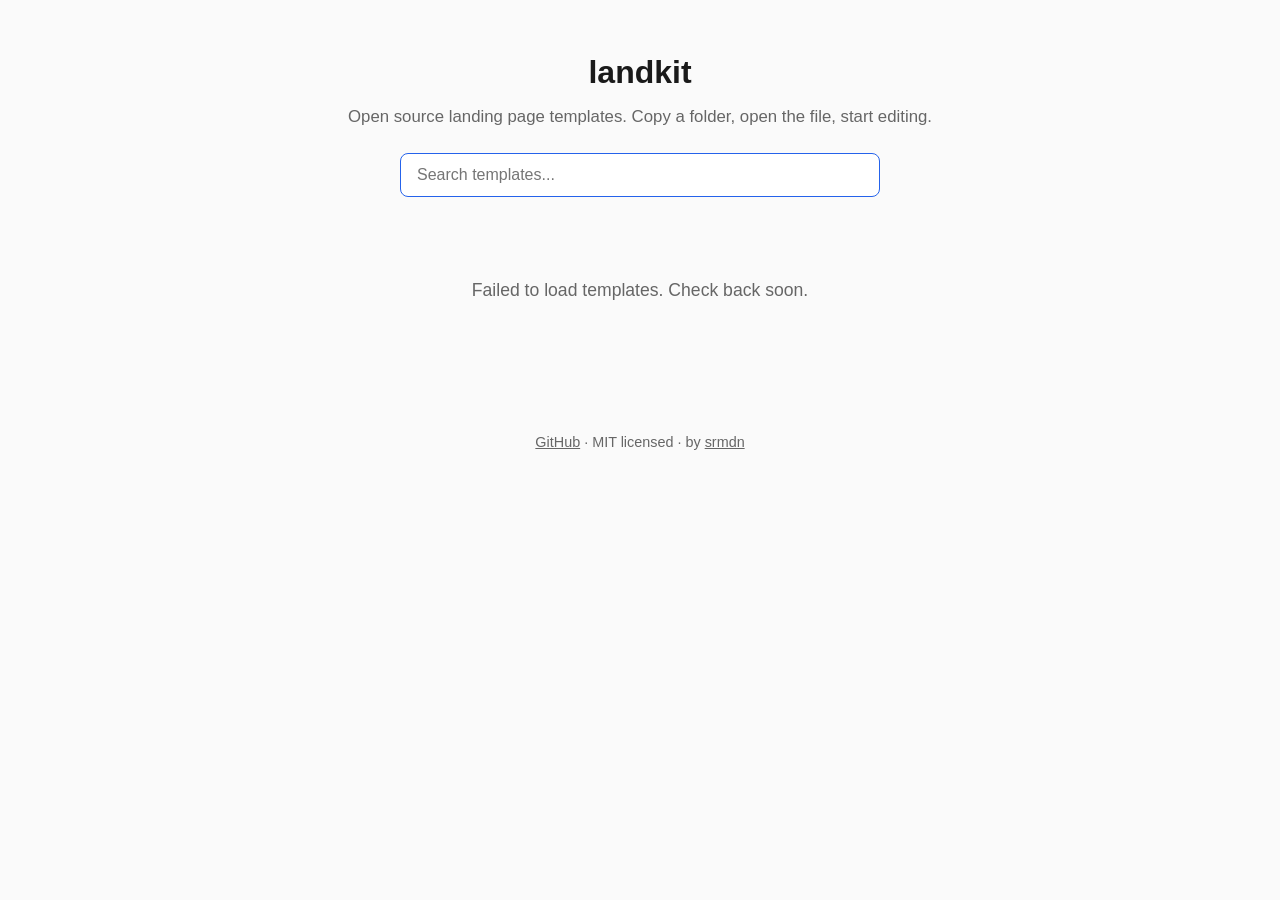
==== index.html @ 63b61a5c "Initial commit: landkit gallery + project scaffold" ====
<!DOCTYPE html>
<html lang="en">
<head>
  <meta charset="UTF-8">
  <meta name="viewport" content="width=device-width, initial-scale=1.0">
  <title>landkit — open source landing page templates</title>
  <meta name="description" content="Open source landing page templates. No frameworks, no build steps, just HTML you can use.">
  <link rel="stylesheet" href="style/gallery.css">
</head>
<body>
  <header>
    <h1><a href="https://github.com/srmdn/landkit">landkit</a></h1>
    <p>Open source landing page templates. Copy a folder, open the file, start editing.</p>
    <div class="search-bar">
      <input type="text" id="search" placeholder="Search templates..." autofocus>
    </div>
  </header>

  <main id="gallery"></main>

  <footer>
    <p><a href="https://github.com/srmdn/landkit">GitHub</a> &middot; MIT licensed &middot; by <a href="https://srmdn.com">srmdn</a></p>
  </footer>

  <script src="script/index.js"></script>
</body>
</html>
---- style/gallery.css ----
/* landkit gallery */

:root {
  --bg: #fafafa;
  --card-bg: #fff;
  --text: #1a1a1a;
  --muted: #666;
  --border: #e5e5e5;
  --accent: #2563eb;
}

* { box-sizing: border-box; margin: 0; padding: 0; }

body {
  font-family: -apple-system, BlinkMacSystemFont, 'Segoe UI', Roboto, sans-serif;
  background: var(--bg);
  color: var(--text);
  line-height: 1.5;
}

header {
  text-align: center;
  padding: 3rem 1rem 2rem;
}

header h1 a {
  color: var(--text);
  text-decoration: none;
  font-size: 2rem;
  font-weight: 700;
}

header p {
  color: var(--muted);
  margin-top: 0.5rem;
  font-size: 1.05rem;
}

.search-bar {
  margin-top: 1.5rem;
}

.search-bar input {
  width: 100%;
  max-width: 480px;
  padding: 0.75rem 1rem;
  border: 1px solid var(--border);
  border-radius: 8px;
  font-size: 1rem;
  outline: none;
  transition: border-color 0.15s;
}

.search-bar input:focus {
  border-color: var(--accent);
}

/* Grid */
#gallery {
  display: grid;
  grid-template-columns: repeat(auto-fill, minmax(320px, 1fr));
  gap: 1.5rem;
  padding: 0 1.5rem 3rem;
  max-width: 1200px;
  margin: 0 auto;
}

/* Card */
.card {
  background: var(--card-bg);
  border: 1px solid var(--border);
  border-radius: 10px;
  overflow: hidden;
  transition: border-color 0.15s, box-shadow 0.15s;
}

.card:hover {
  border-color: var(--accent);
  box-shadow: 0 2px 12px rgba(0,0,0,0.06);
}

.card img {
  width: 100%;
  aspect-ratio: 3 / 2;
  object-fit: cover;
  display: block;
  background: #f0f0f0;
}

.card-body {
  padding: 1rem;
}

.card-body h3 {
  font-size: 1.1rem;
  font-weight: 600;
  margin-bottom: 0.25rem;
}

.card-body p {
  font-size: 0.9rem;
  color: var(--muted);
  margin-bottom: 0.75rem;
}

.card-tags {
  display: flex;
  flex-wrap: wrap;
  gap: 0.4rem;
}

.tag {
  font-size: 0.75rem;
  padding: 0.2rem 0.5rem;
  background: #f3f4f6;
  border-radius: 4px;
  color: var(--muted);
}

.empty-state {
  grid-column: 1 / -1;
  text-align: center;
  padding: 3rem 1rem;
  color: var(--muted);
}

.empty-state p {
  font-size: 1.1rem;
}

footer {
  text-align: center;
  padding: 2rem 1rem;
  color: var(--muted);
  font-size: 0.9rem;
}

footer a {
  color: var(--muted);
  text-decoration: underline;
}
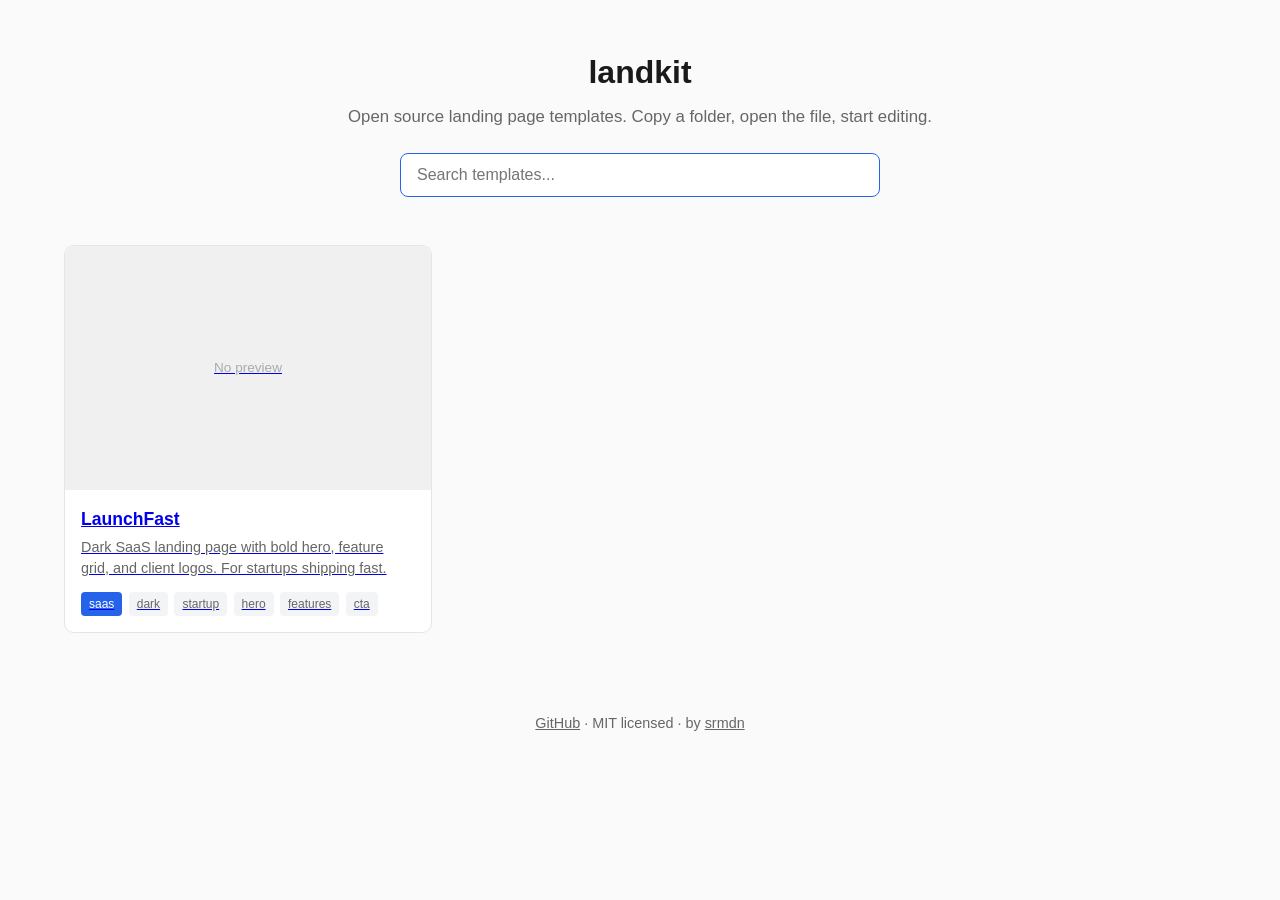
==== commit a3a26ab4: "Add SaaS template LaunchFast + category filter support - First template: saas-launchfast (dark SaaS " ====
--- a/index.html
+++ b/index.html
@@ -14,6 +14,7 @@
     <div class="search-bar">
       <input type="text" id="search" placeholder="Search templates..." autofocus>
     </div>
+    <div id="category-filters" class="category-filters"></div>
   </header>
 
   <main id="gallery"></main>
--- a/style/gallery.css
+++ b/style/gallery.css
@@ -55,6 +55,37 @@
   border-color: var(--accent);
 }
 
+/* Category filters */
+.category-filters {
+  display: flex;
+  justify-content: center;
+  flex-wrap: wrap;
+  gap: 0.5rem;
+  margin-top: 1rem;
+}
+
+.cat-btn {
+  font-size: 0.85rem;
+  padding: 0.4rem 0.9rem;
+  border: 1px solid var(--border);
+  border-radius: 20px;
+  background: transparent;
+  color: var(--muted);
+  cursor: pointer;
+  transition: all 0.15s;
+}
+
+.cat-btn:hover {
+  border-color: var(--accent);
+  color: var(--accent);
+}
+
+.cat-btn.active {
+  background: var(--accent);
+  border-color: var(--accent);
+  color: #fff;
+}
+
 /* Grid */
 #gallery {
   display: grid;
@@ -72,6 +103,7 @@
   border-radius: 10px;
   overflow: hidden;
   transition: border-color 0.15s, box-shadow 0.15s;
+  display: block;
 }
 
 .card:hover {
@@ -79,12 +111,22 @@
   box-shadow: 0 2px 12px rgba(0,0,0,0.06);
 }
 
-.card img {
+.card-img {
   width: 100%;
   aspect-ratio: 3 / 2;
+  display: flex;
+  align-items: center;
+  justify-content: center;
+  background: #f0f0f0;
+  color: #aaa;
+  font-size: 0.85rem;
+}
+
+.card-img img {
+  width: 100%;
+  height: 100%;
   object-fit: cover;
   display: block;
-  background: #f0f0f0;
 }
 
 .card-body {
@@ -117,6 +159,12 @@
   color: var(--muted);
 }
 
+.tag.category {
+  background: var(--accent);
+  color: #fff;
+  font-weight: 500;
+}
+
 .empty-state {
   grid-column: 1 / -1;
   text-align: center;
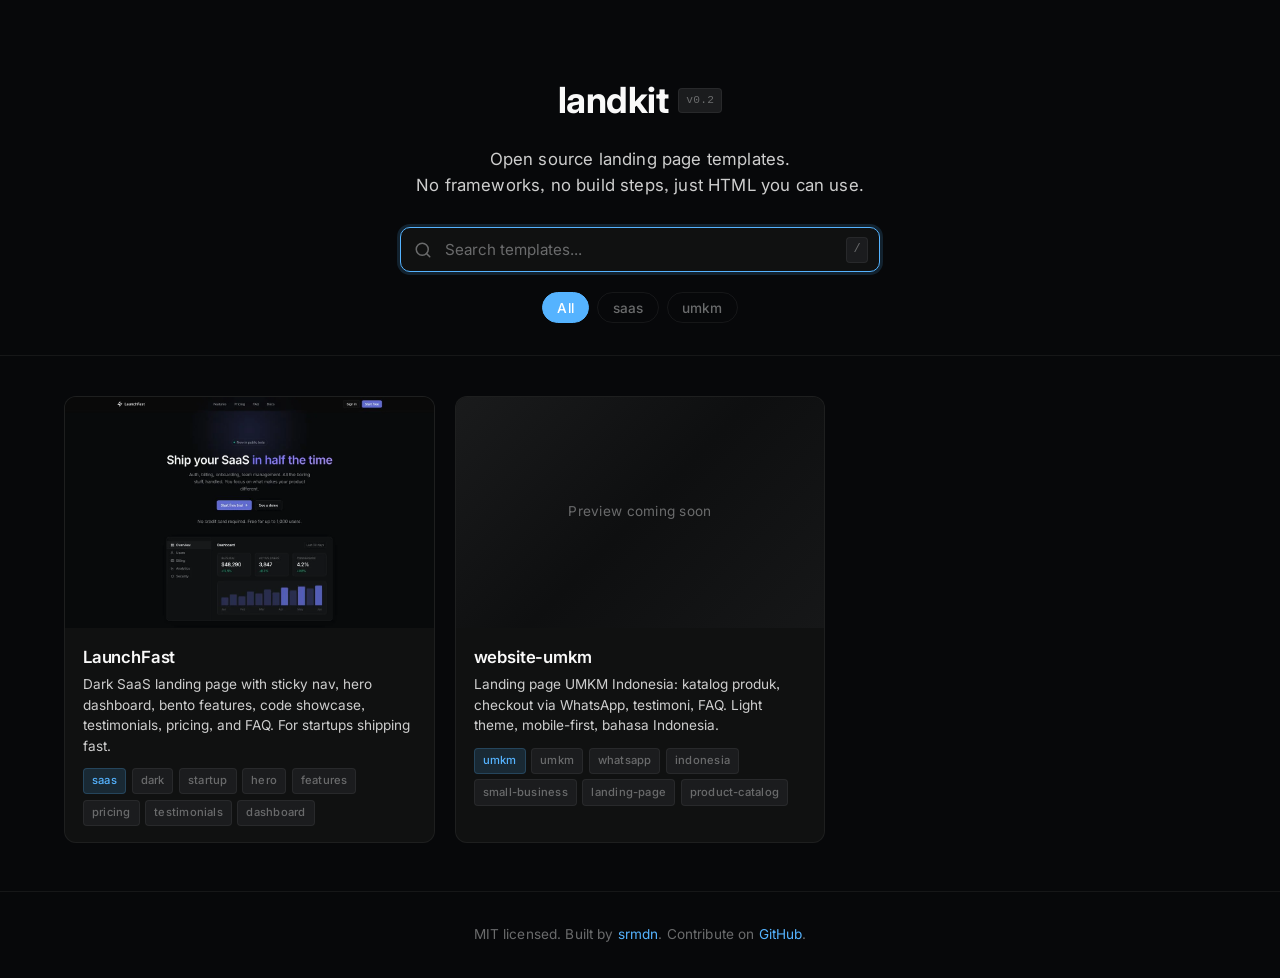
==== commit 11352746: "gallery: redesign with Raycast-inspired dark theme - Dark background (#07080a), Inter font, dark car" ====
--- a/index.html
+++ b/index.html
@@ -3,26 +3,46 @@
 <head>
   <meta charset="UTF-8">
   <meta name="viewport" content="width=device-width, initial-scale=1.0">
-  <title>landkit — open source landing page templates</title>
+  <title>landkit: open source landing page templates</title>
   <meta name="description" content="Open source landing page templates. No frameworks, no build steps, just HTML you can use.">
+  <meta property="og:title" content="landkit: open source landing page templates">
+  <meta property="og:description" content="Copy a folder, open the file, start editing. Dark, light, SaaS, UMKM, and more.">
+  <meta property="og:type" content="website">
+  <meta property="og:url" content="https://srmdn.github.io/landkit/">
+  <meta name="twitter:card" content="summary_large_image">
+  <meta name="twitter:title" content="landkit: open source landing page templates">
+  <meta name="twitter:description" content="Copy a folder, open the file, start editing.">
+  <link rel="icon" href="data:image/svg+xml,<svg xmlns='http://www.w3.org/2000/svg' viewBox='0 0 100 100'><text y='.9em' font-size='90'>⌘</text></svg>">
+  <link rel="preconnect" href="https://fonts.googleapis.com">
+  <link rel="preconnect" href="https://fonts.gstatic.com" crossorigin>
+  <link href="https://fonts.googleapis.com/css2?family=Inter:wght@300;400;500;600;700&display=swap" rel="stylesheet">
   <link rel="stylesheet" href="style/gallery.css">
 </head>
 <body>
   <header>
-    <h1><a href="https://github.com/srmdn/landkit">landkit</a></h1>
-    <p>Open source landing page templates. Copy a folder, open the file, start editing.</p>
-    <div class="search-bar">
-      <input type="text" id="search" placeholder="Search templates..." autofocus>
+    <div class="header-inner">
+      <div class="brand">
+        <a href="https://github.com/srmdn/landkit" class="logo">landkit</a>
+        <span class="badge">v0.2</span>
+      </div>
+      <p class="tagline">Open source landing page templates.<br>No frameworks, no build steps, just HTML you can use.</p>
+      <div class="search-bar">
+        <svg class="search-icon" width="18" height="18" viewBox="0 0 24 24" fill="none" stroke="currentColor" stroke-width="2" stroke-linecap="round" stroke-linejoin="round"><circle cx="11" cy="11" r="8"/><line x1="21" y1="21" x2="16.65" y2="16.65"/></svg>
+        <input type="text" id="search" placeholder="Search templates..." autofocus>
+        <kbd class="search-kbd">/</kbd>
+      </div>
+      <div id="category-filters" class="category-filters"></div>
     </div>
-    <div id="category-filters" class="category-filters"></div>
   </header>
 
   <main id="gallery"></main>
 
   <footer>
-    <p><a href="https://github.com/srmdn/landkit">GitHub</a> &middot; MIT licensed &middot; by <a href="https://srmdn.com">srmdn</a></p>
+    <div class="footer-inner">
+      <p>MIT licensed. Built by <a href="https://srmdn.com">srmdn</a>. Contribute on <a href="https://github.com/srmdn/landkit">GitHub</a>.</p>
+    </div>
   </footer>
 
   <script src="script/index.js"></script>
 </body>
-</html>
+</html>
--- a/style/gallery.css
+++ b/style/gallery.css
@@ -1,58 +1,136 @@
-/* landkit gallery */
+/* landkit gallery: Raycast-inspired dark theme */
 
 :root {
-  --bg: #fafafa;
-  --card-bg: #fff;
-  --text: #1a1a1a;
-  --muted: #666;
-  --border: #e5e5e5;
-  --accent: #2563eb;
+  --bg: #07080a;
+  --surface: #101111;
+  --surface-hover: #161718;
+  --text: #f9f9f9;
+  --text-secondary: #cecece;
+  --text-muted: #6a6b6c;
+  --border: rgba(255, 255, 255, 0.06);
+  --border-hover: rgba(255, 255, 255, 0.12);
+  --accent: #55b3ff;
+  --accent-glow: rgba(85, 179, 255, 0.15);
+  --tag-bg: #1b1c1e;
+  --radius: 12px;
+  --radius-sm: 6px;
+  --font: 'Inter', system-ui, -apple-system, 'Segoe UI', Roboto, sans-serif;
+  --font-mono: 'Geist Mono', ui-monospace, SFMono-Regular, Menlo, Monaco, Consolas, 'Liberation Mono', 'Courier New', monospace;
 }
 
 * { box-sizing: border-box; margin: 0; padding: 0; }
 
 body {
-  font-family: -apple-system, BlinkMacSystemFont, 'Segoe UI', Roboto, sans-serif;
+  font-family: var(--font);
   background: var(--bg);
   color: var(--text);
-  line-height: 1.5;
-}
-
+  line-height: 1.6;
+  font-feature-settings: 'calt' 1, 'kern' 1, 'liga' 1, 'ss03' 1;
+  -webkit-font-smoothing: antialiased;
+  -moz-osx-font-smoothing: grayscale;
+}
+
+/* Header */
 header {
   text-align: center;
-  padding: 3rem 1rem 2rem;
-}
-
-header h1 a {
+  padding: 4.5rem 1.5rem 2rem;
+  border-bottom: 1px solid var(--border);
+}
+
+.header-inner {
+  max-width: 640px;
+  margin: 0 auto;
+}
+
+.brand {
+  display: flex;
+  align-items: center;
+  justify-content: center;
+  gap: 0.625rem;
+  margin-bottom: 1rem;
+}
+
+.logo {
+  font-size: 2.25rem;
+  font-weight: 700;
   color: var(--text);
   text-decoration: none;
-  font-size: 2rem;
-  font-weight: 700;
-}
-
-header p {
-  color: var(--muted);
-  margin-top: 0.5rem;
+  letter-spacing: -0.5px;
+  transition: opacity 0.15s;
+}
+.logo:hover { opacity: 0.7; }
+
+.badge {
+  font-family: var(--font-mono);
+  font-size: 0.7rem;
+  font-weight: 500;
+  padding: 0.15rem 0.45rem;
+  background: var(--tag-bg);
+  border: 1px solid var(--border);
+  border-radius: 4px;
+  color: var(--text-muted);
+  letter-spacing: 0.02em;
+}
+
+.tagline {
+  color: var(--text-secondary);
   font-size: 1.05rem;
-}
-
+  line-height: 1.6;
+  margin-bottom: 1.75rem;
+  letter-spacing: 0.01em;
+}
+
+/* Search */
 .search-bar {
-  margin-top: 1.5rem;
+  position: relative;
+  max-width: 480px;
+  margin: 0 auto 1.25rem;
+}
+
+.search-icon {
+  position: absolute;
+  left: 0.875rem;
+  top: 50%;
+  transform: translateY(-50%);
+  color: var(--text-muted);
+  pointer-events: none;
 }
 
 .search-bar input {
   width: 100%;
-  max-width: 480px;
-  padding: 0.75rem 1rem;
-  border: 1px solid var(--border);
-  border-radius: 8px;
-  font-size: 1rem;
+  padding: 0.75rem 3.5rem 0.75rem 2.75rem;
+  background: var(--surface);
+  border: 1px solid var(--border);
+  border-radius: 10px;
+  color: var(--text);
+  font-family: var(--font);
+  font-size: 0.95rem;
   outline: none;
-  transition: border-color 0.15s;
+  transition: border-color 0.15s, box-shadow 0.15s;
+}
+
+.search-bar input::placeholder {
+  color: var(--text-muted);
 }
 
 .search-bar input:focus {
   border-color: var(--accent);
+  box-shadow: 0 0 0 3px var(--accent-glow);
+}
+
+.search-kbd {
+  position: absolute;
+  right: 0.75rem;
+  top: 50%;
+  transform: translateY(-50%);
+  font-family: var(--font-mono);
+  font-size: 0.75rem;
+  padding: 0.15rem 0.4rem;
+  background: var(--tag-bg);
+  border: 1px solid var(--border);
+  border-radius: 4px;
+  color: var(--text-muted);
+  pointer-events: none;
 }
 
 /* Category filters */
@@ -61,23 +139,26 @@
   justify-content: center;
   flex-wrap: wrap;
   gap: 0.5rem;
-  margin-top: 1rem;
 }
 
 .cat-btn {
-  font-size: 0.85rem;
+  font-family: var(--font);
+  font-size: 0.85rem;
+  font-weight: 500;
   padding: 0.4rem 0.9rem;
   border: 1px solid var(--border);
   border-radius: 20px;
   background: transparent;
-  color: var(--muted);
+  color: var(--text-muted);
   cursor: pointer;
   transition: all 0.15s;
+  letter-spacing: 0.01em;
 }
 
 .cat-btn:hover {
-  border-color: var(--accent);
-  color: var(--accent);
+  border-color: var(--border-hover);
+  color: var(--text-secondary);
+  background: var(--surface);
 }
 
 .cat-btn.active {
@@ -86,40 +167,45 @@
   color: #fff;
 }
 
-/* Grid */
+/* Gallery grid */
 #gallery {
   display: grid;
-  grid-template-columns: repeat(auto-fill, minmax(320px, 1fr));
-  gap: 1.5rem;
-  padding: 0 1.5rem 3rem;
+  grid-template-columns: repeat(auto-fill, minmax(340px, 1fr));
+  gap: 1.25rem;
+  padding: 2.5rem 1.5rem 3rem;
   max-width: 1200px;
   margin: 0 auto;
 }
 
 /* Card */
 .card {
-  background: var(--card-bg);
-  border: 1px solid var(--border);
-  border-radius: 10px;
+  background: var(--surface);
+  border: 1px solid var(--border);
+  border-radius: var(--radius);
   overflow: hidden;
-  transition: border-color 0.15s, box-shadow 0.15s;
+  text-decoration: none;
+  color: var(--text);
   display: block;
+  transition: border-color 0.2s, box-shadow 0.2s, transform 0.2s;
 }
 
 .card:hover {
-  border-color: var(--accent);
-  box-shadow: 0 2px 12px rgba(0,0,0,0.06);
+  border-color: var(--border-hover);
+  box-shadow: 0 4px 24px rgba(0, 0, 0, 0.3), inset 0 1px 0 rgba(255, 255, 255, 0.04);
+  transform: translateY(-2px);
 }
 
 .card-img {
   width: 100%;
-  aspect-ratio: 3 / 2;
+  aspect-ratio: 16 / 10;
   display: flex;
   align-items: center;
   justify-content: center;
-  background: #f0f0f0;
-  color: #aaa;
-  font-size: 0.85rem;
+  background: linear-gradient(135deg, #141516 0%, #0d0e0f 100%);
+  color: var(--text-muted);
+  font-size: 0.85rem;
+  overflow: hidden;
+  position: relative;
 }
 
 .card-img img {
@@ -127,63 +213,150 @@
   height: 100%;
   object-fit: cover;
   display: block;
+  transition: opacity 0.3s;
+}
+
+.card:hover .card-img img {
+  opacity: 0.92;
+}
+
+/* No-preview gradient placeholder */
+.card-img .no-preview {
+  display: flex;
+  align-items: center;
+  justify-content: center;
+  width: 100%;
+  height: 100%;
+  background: linear-gradient(135deg, #1a1b1c 0%, #0e0f10 50%, #161718 100%);
+  color: var(--text-muted);
+  font-size: 0.85rem;
+  letter-spacing: 0.02em;
 }
 
 .card-body {
-  padding: 1rem;
+  padding: 1rem 1.125rem;
 }
 
 .card-body h3 {
-  font-size: 1.1rem;
+  font-size: 1.05rem;
   font-weight: 600;
   margin-bottom: 0.25rem;
+  letter-spacing: -0.01em;
 }
 
 .card-body p {
-  font-size: 0.9rem;
-  color: var(--muted);
+  font-size: 0.85rem;
+  color: var(--text-secondary);
+  line-height: 1.5;
   margin-bottom: 0.75rem;
 }
 
 .card-tags {
   display: flex;
   flex-wrap: wrap;
-  gap: 0.4rem;
+  gap: 0.35rem;
 }
 
 .tag {
-  font-size: 0.75rem;
+  font-size: 0.7rem;
+  font-weight: 500;
   padding: 0.2rem 0.5rem;
-  background: #f3f4f6;
+  background: var(--tag-bg);
+  border: 1px solid var(--border);
   border-radius: 4px;
-  color: var(--muted);
+  color: var(--text-muted);
+  letter-spacing: 0.02em;
 }
 
 .tag.category {
-  background: var(--accent);
-  color: #fff;
+  background: var(--accent-glow);
+  border-color: rgba(85, 179, 255, 0.2);
+  color: var(--accent);
   font-weight: 500;
 }
 
+/* Empty state */
 .empty-state {
   grid-column: 1 / -1;
   text-align: center;
-  padding: 3rem 1rem;
-  color: var(--muted);
+  padding: 4rem 1rem;
 }
 
 .empty-state p {
-  font-size: 1.1rem;
-}
-
+  font-size: 1.05rem;
+  color: var(--text-muted);
+}
+
+/* Footer */
 footer {
+  border-top: 1px solid var(--border);
+  padding: 2rem 1.5rem;
+}
+
+.footer-inner {
+  max-width: 1200px;
+  margin: 0 auto;
   text-align: center;
-  padding: 2rem 1rem;
-  color: var(--muted);
-  font-size: 0.9rem;
-}
-
-footer a {
-  color: var(--muted);
-  text-decoration: underline;
-}
+}
+
+.footer-inner p {
+  font-size: 0.85rem;
+  color: var(--text-muted);
+  letter-spacing: 0.01em;
+}
+
+.footer-inner a {
+  color: var(--accent);
+  text-decoration: none;
+  transition: opacity 0.15s;
+}
+
+.footer-inner a:hover {
+  opacity: 0.7;
+}
+
+/* Responsive */
+@media (max-width: 768px) {
+  header {
+    padding: 3rem 1rem 1.75rem;
+  }
+
+  .logo {
+    font-size: 1.75rem;
+  }
+
+  .tagline {
+    font-size: 0.95rem;
+  }
+
+  #gallery {
+    grid-template-columns: 1fr;
+    gap: 1rem;
+    padding: 1.5rem 1rem 2rem;
+  }
+
+  .search-kbd { display: none; }
+}
+
+@media (max-width: 480px) {
+  header {
+    padding: 2.5rem 0.75rem 1.25rem;
+  }
+
+  .logo {
+    font-size: 1.5rem;
+  }
+
+  .tagline {
+    font-size: 0.9rem;
+  }
+
+  .tagline br {
+    display: none;
+  }
+
+  .cat-btn {
+    font-size: 0.8rem;
+    padding: 0.35rem 0.75rem;
+  }
+}
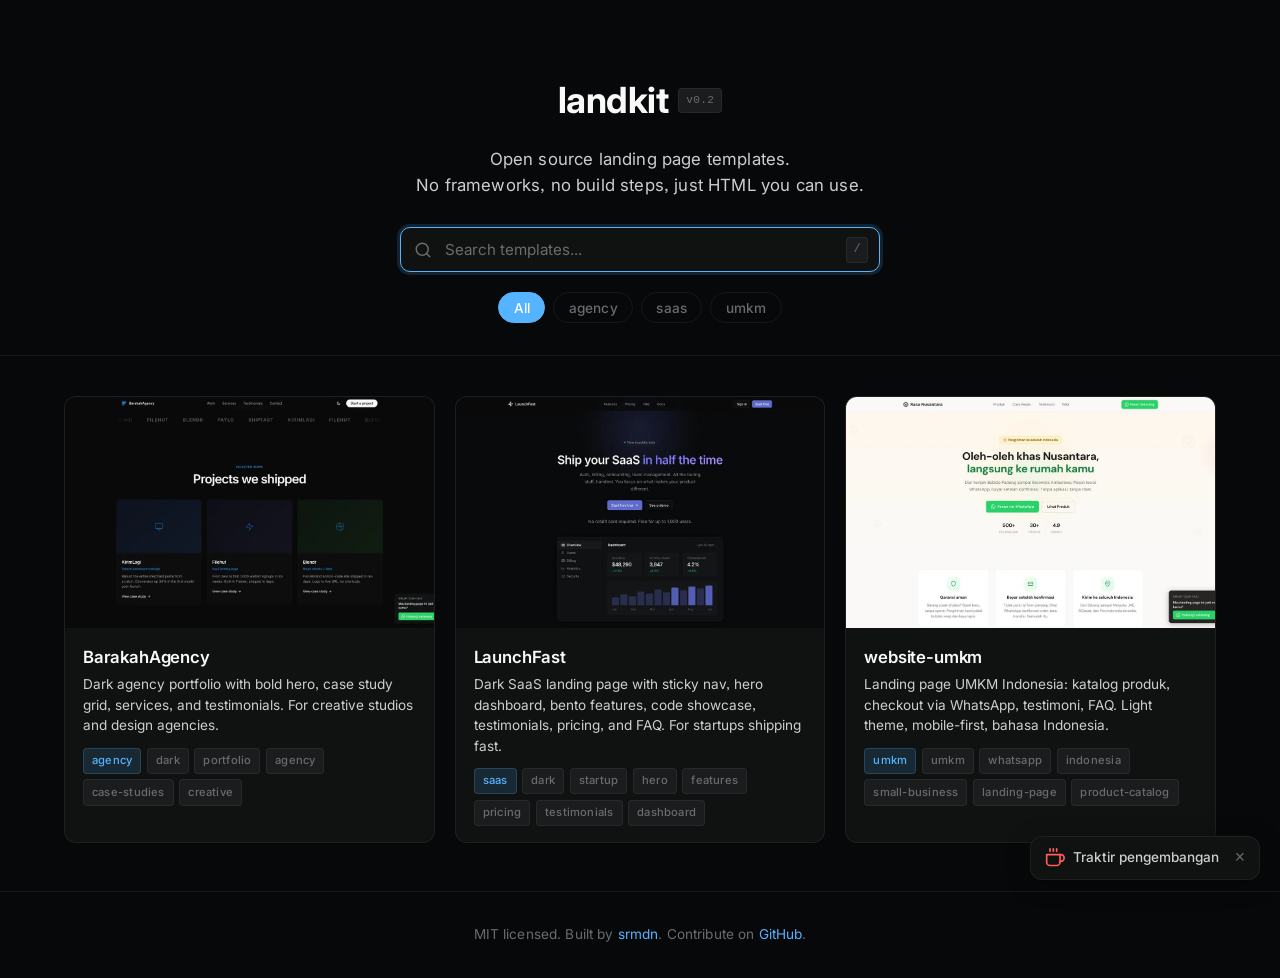
==== commit 4d08fe76: "Add Ko-fi support CTA to gallery page" ====
--- a/index.html
+++ b/index.html
@@ -43,6 +43,15 @@
     </div>
   </footer>
 
+  <!-- Ko-fi CTA -->
+  <div class="kofi-card" id="kofiCard">
+    <a href="https://ko-fi.com/srmdn" target="_blank" rel="noopener" class="kofi-link">
+      <svg class="kofi-icon" width="20" height="20" viewBox="0 0 24 24" fill="none" stroke="currentColor" stroke-width="2" stroke-linecap="round" stroke-linejoin="round"><path d="M18 8h1a4 4 0 0 1 0 8h-1"/><path d="M2 8h16v9a4 4 0 0 1-4 4H6a4 4 0 0 1-4-4V8z"/><line x1="6" y1="1" x2="6" y2="4"/><line x1="10" y1="1" x2="10" y2="4"/><line x1="14" y1="1" x2="14" y2="4"/></svg>
+      <span class="kofi-text">Traktir pengembangan</span>
+    </a>
+    <button class="kofi-close" id="kofiClose" aria-label="Close">×</button>
+  </div>
+
   <script src="script/index.js"></script>
 </body>
 </html>
--- a/style/gallery.css
+++ b/style/gallery.css
@@ -315,6 +315,63 @@
   opacity: 0.7;
 }
 
+/* Ko-fi CTA */
+.kofi-card {
+  position: fixed;
+  bottom: 1.25rem;
+  right: 1.25rem;
+  display: flex;
+  align-items: center;
+  gap: 0.75rem;
+  background: var(--surface);
+  border: 1px solid var(--border);
+  border-radius: var(--radius);
+  padding: 0.625rem 0.875rem;
+  z-index: 100;
+  box-shadow: 0 4px 24px rgba(0, 0, 0, 0.3);
+  animation: kofi-slide 0.4s ease-out;
+}
+
+@keyframes kofi-slide {
+  from { transform: translateY(20px); opacity: 0; }
+  to { transform: translateY(0); opacity: 1; }
+}
+
+.kofi-link {
+  display: flex;
+  align-items: center;
+  gap: 0.5rem;
+  color: var(--text-secondary);
+  text-decoration: none;
+  font-size: 0.85rem;
+  font-weight: 500;
+  transition: color 0.15s;
+}
+
+.kofi-link:hover {
+  color: var(--text);
+}
+
+.kofi-icon {
+  color: #ff5e5b;
+  flex-shrink: 0;
+}
+
+.kofi-close {
+  background: none;
+  border: none;
+  color: var(--text-muted);
+  font-size: 1.1rem;
+  line-height: 1;
+  cursor: pointer;
+  padding: 0 0 0 0.25rem;
+  transition: color 0.15s;
+}
+
+.kofi-close:hover {
+  color: var(--text);
+}
+
 /* Responsive */
 @media (max-width: 768px) {
   header {
